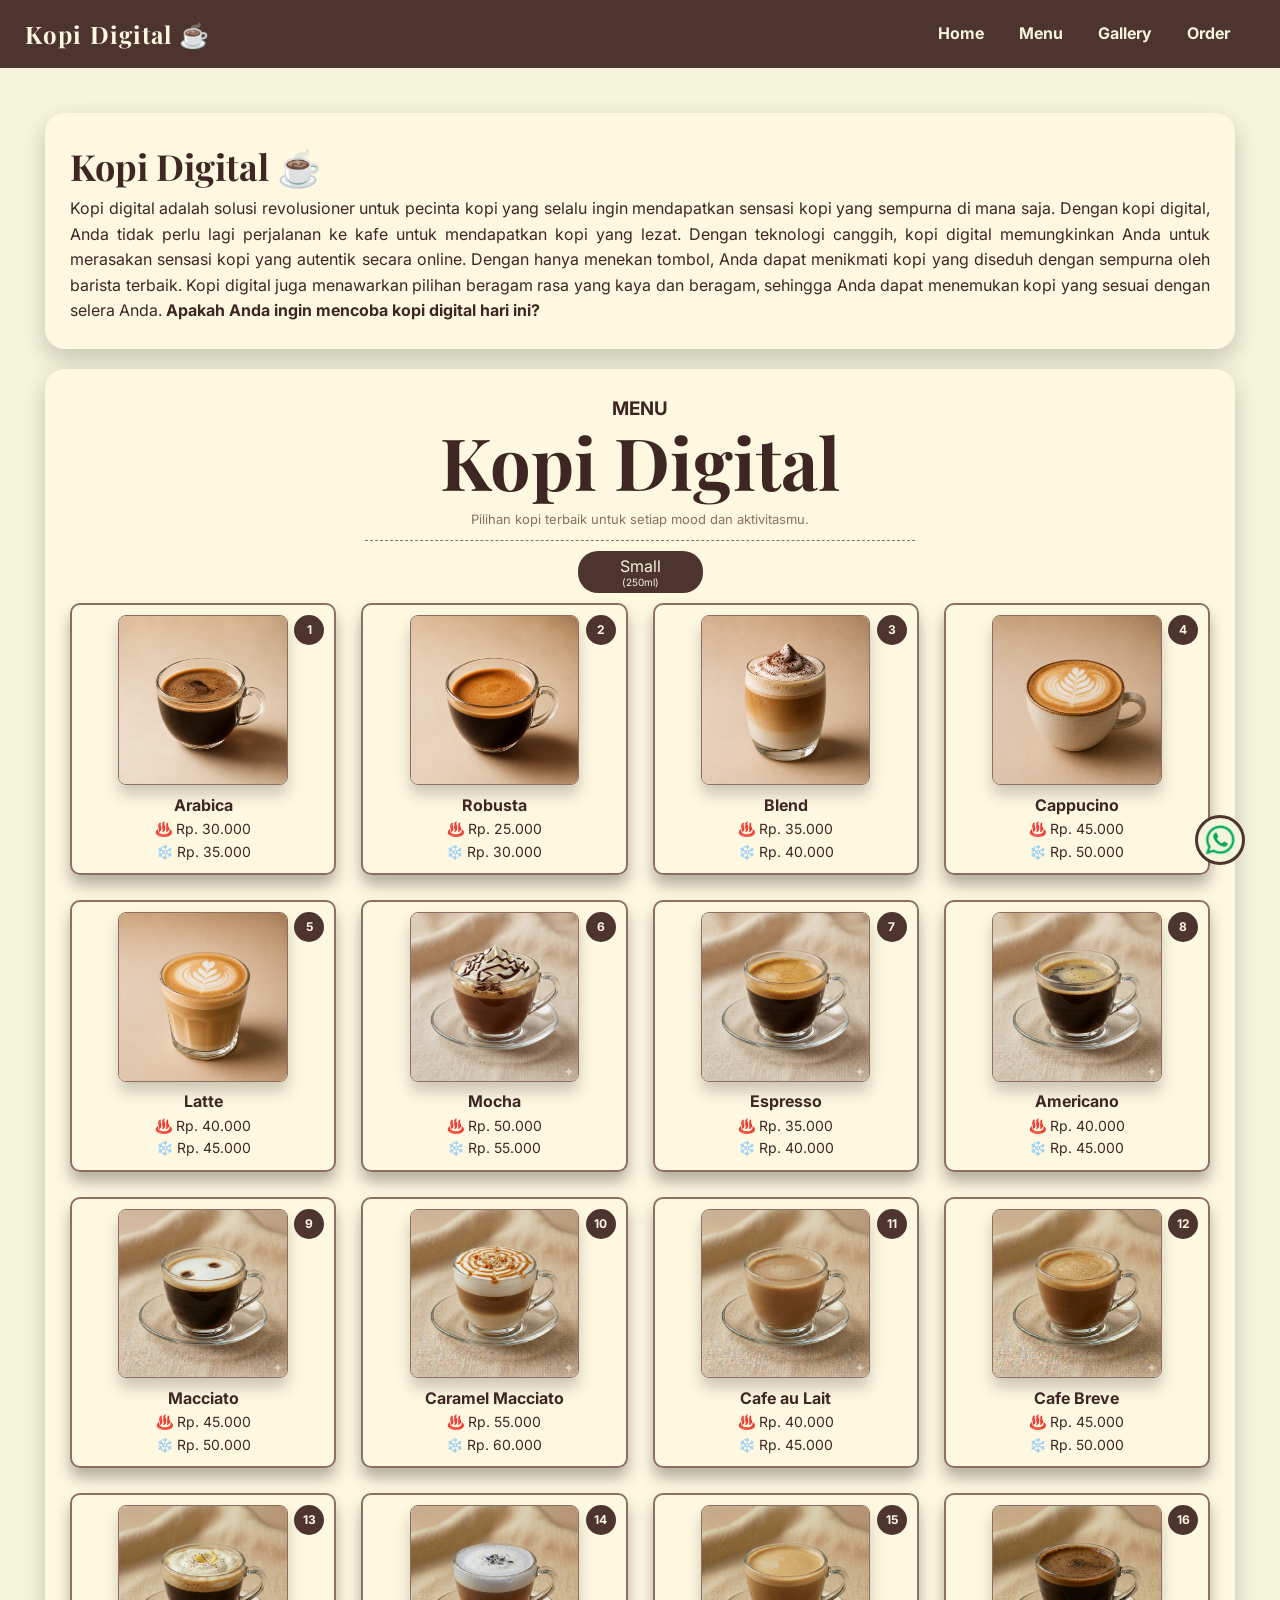
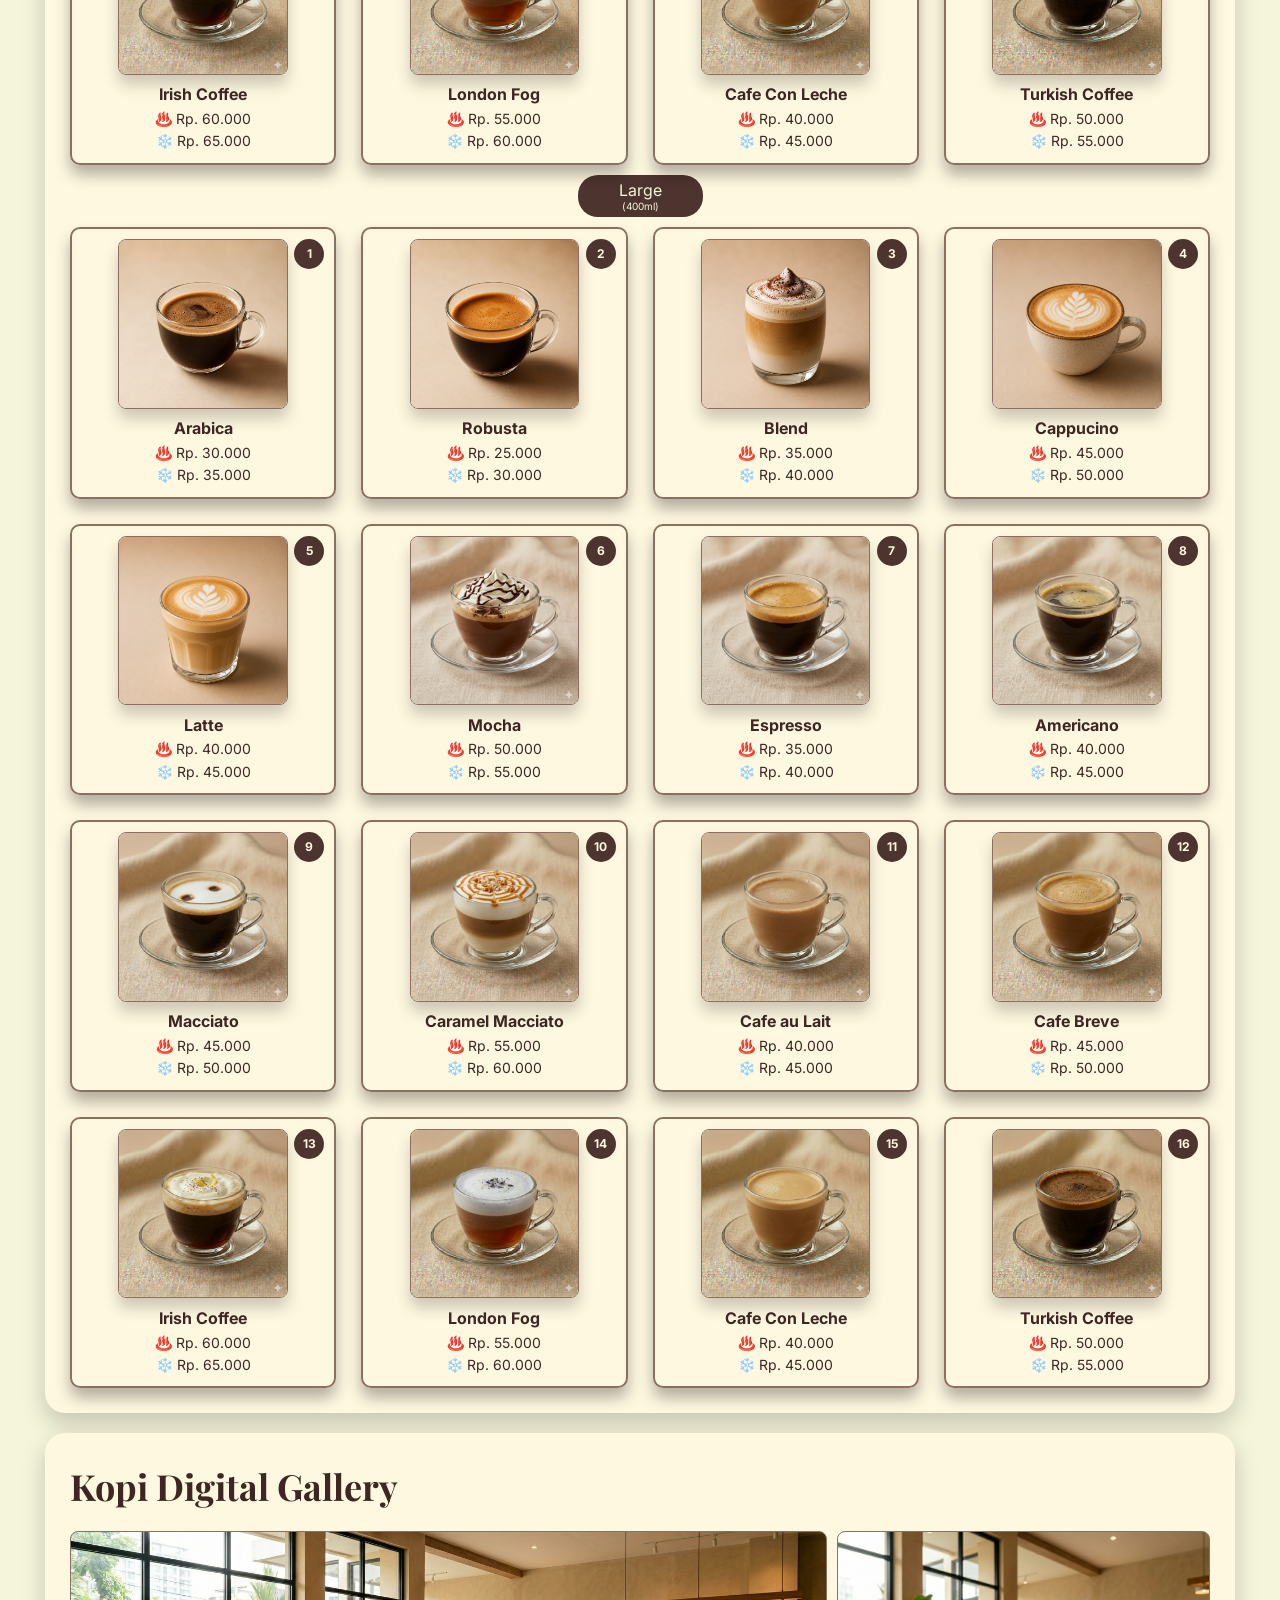
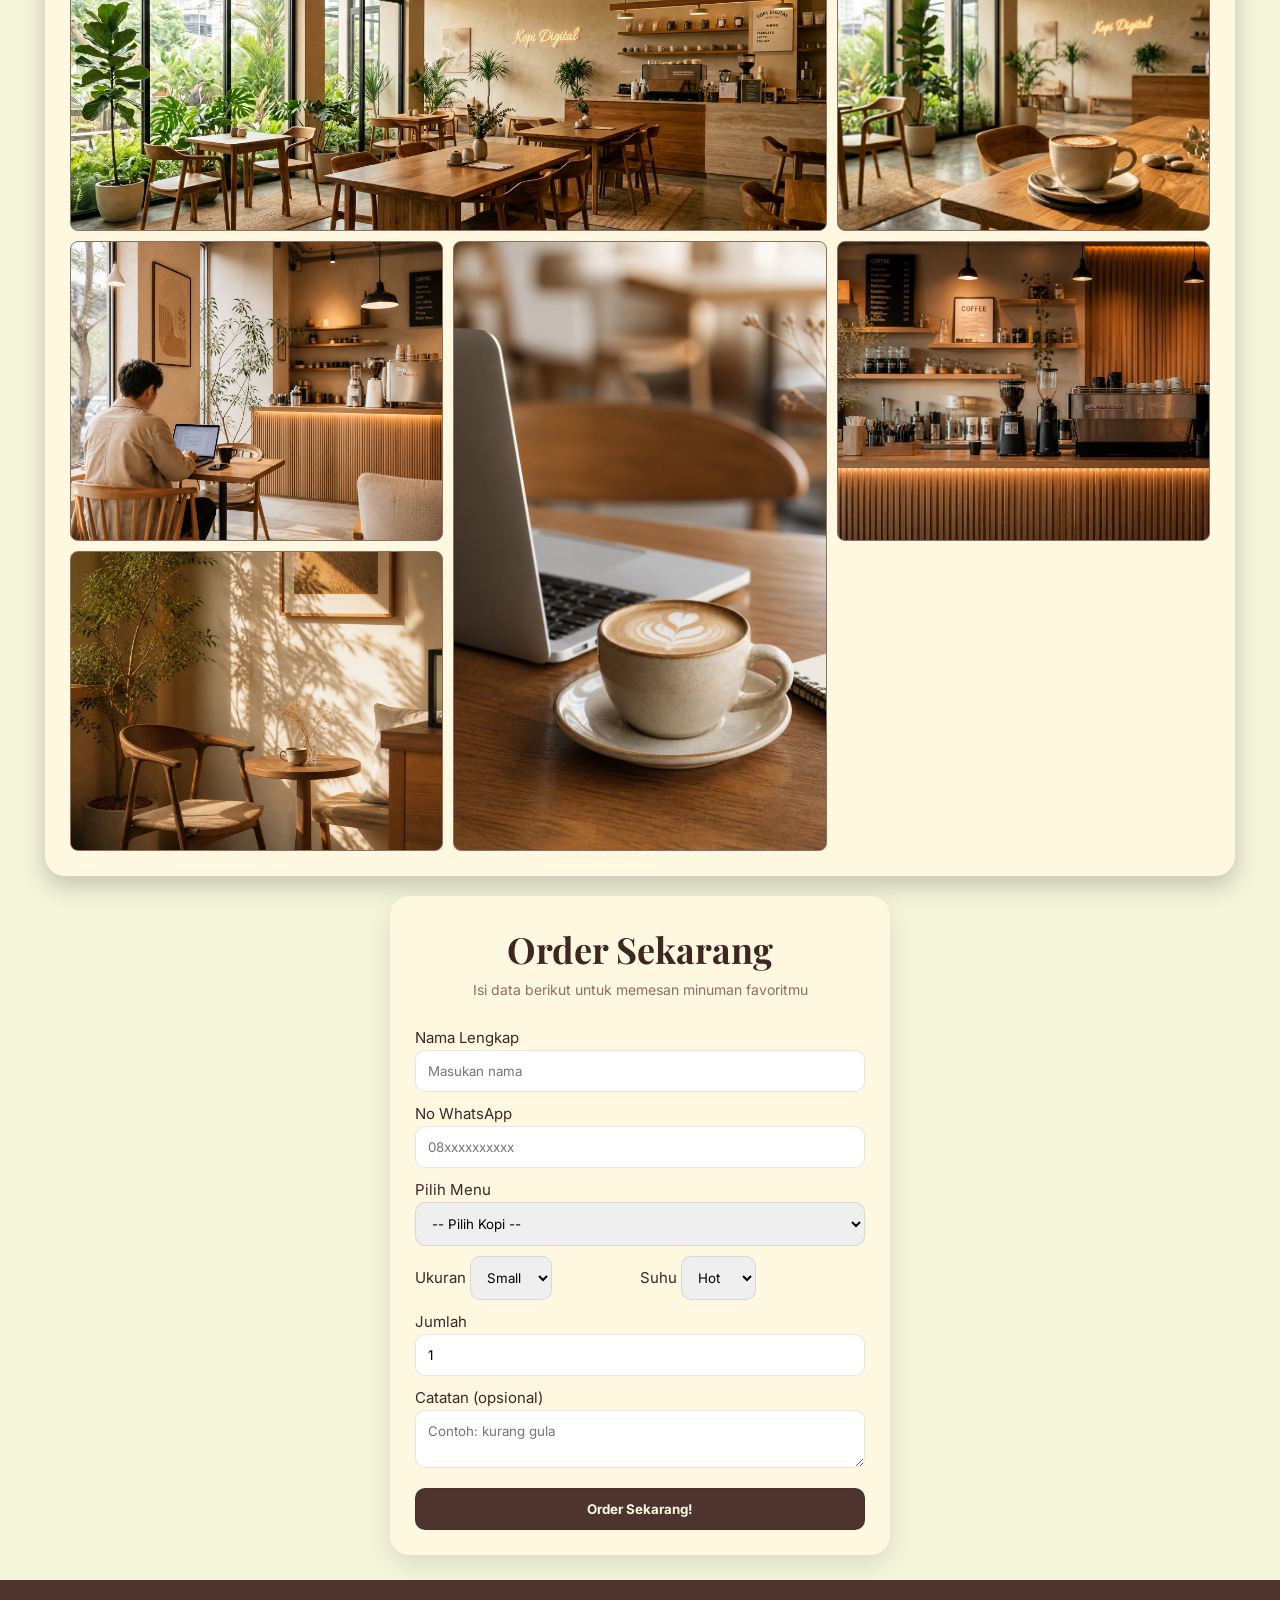
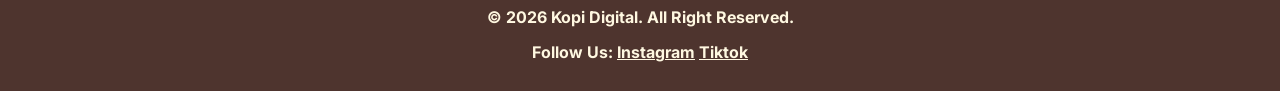
==== index.html @ e16fb615 "Menuntaskan Challange dari Gemini Part 1" ====
<!doctype html>
<html lang="en">
  <head>
    <meta charset="UTF-8" />
    <meta name="viewport" content="width=device-width, initial-scale=1.0" />
    <title>Kopi Digital</title>
    <link rel="stylesheet" href="css/style.css" />
  </head>
  <body>
    <header>
      <nav class="navbar">
        <div class="logo"><strong>Kopi Digital ☕</strong></div>
        <ul class="nav-menu">
          <li><a href="#home">Home</a></li>
          <li><a href="#menu">Menu</a></li>
          <li><a href="#gallery">Gallery</a></li>
          <li><a href="#order-card">Order</a></li>
        </ul>
      </nav>
    </header>
    <main>
      <section id="home" class="home">
        <h1>Kopi Digital ☕</h1>
        <p>
          Kopi digital adalah solusi revolusioner untuk pecinta kopi yang selalu
          ingin mendapatkan sensasi kopi yang sempurna di mana saja. Dengan kopi
          digital, Anda tidak perlu lagi perjalanan ke kafe untuk mendapatkan
          kopi yang lezat. Dengan teknologi canggih, kopi digital memungkinkan
          Anda untuk merasakan sensasi kopi yang autentik secara online. Dengan
          hanya menekan tombol, Anda dapat menikmati kopi yang diseduh dengan
          sempurna oleh barista terbaik. Kopi digital juga menawarkan pilihan
          beragam rasa yang kaya dan beragam, sehingga Anda dapat menemukan kopi
          yang sesuai dengan selera Anda.
          <strong>Apakah Anda ingin mencoba kopi digital hari ini?</strong>
        </p>
      </section>

      <section class="menu" id="menu">
        <h3>Menu</h3>
        <h2>Kopi Digital</h2>
        <p class="tagline">
          Pilihan kopi terbaik untuk setiap mood dan aktivitasmu.
        </p>
        <div class="small-coffee">
          <div class="type1">
            <p>Small</p>
            <p class="ukuran">(250ml)</p>
          </div>
          <div class="daftar-menu">
            <div class="kopi">
              <img
                src="assets/img/arabica.png"
                alt="Arabica"
                class="kopi-image"
              />
              <div class="nama-kopi">Arabica</div>
              <div class="harga-hot">♨️ Rp. 30.000</div>
              <div class="harga-cold">❄️ Rp. 35.000</div>
              <p class="number">1</p>
            </div>
            <div class="kopi">
              <img
                src="assets/img/robusta.png"
                alt="Robusta"
                class="kopi-image"
              />
              <div class="nama-kopi">Robusta</div>
              <div class="harga-hot">♨️ Rp. 25.000</div>
              <div class="harga-cold">❄️ Rp. 30.000</div>
              <p class="number">2</p>
            </div>
            <div class="kopi">
              <img src="assets/img/blend.png" alt="Blend" class="kopi-image" />
              <div class="nama-kopi">Blend</div>
              <div class="harga-hot">♨️ Rp. 35.000</div>
              <div class="harga-cold">❄️ Rp. 40.000</div>
              <p class="number">3</p>
            </div>
            <div class="kopi">
              <img
                src="assets/img/cappuccino.png"
                alt="Cappucino"
                class="kopi-image"
              />
              <div class="nama-kopi">Cappucino</div>
              <div class="harga-hot">♨️ Rp. 45.000</div>
              <div class="harga-cold">❄️ Rp. 50.000</div>
              <p class="number">4</p>
            </div>
            <div class="kopi">
              <img src="assets/img/latte.png" alt="Latte" class="kopi-image" />
              <div class="nama-kopi">Latte</div>
              <div class="harga-hot">♨️ Rp. 40.000</div>
              <div class="harga-cold">❄️ Rp. 45.000</div>
              <p class="number">5</p>
            </div>
            <div class="kopi">
              <img src="assets/img/mocca.png" alt="Mocha" class="kopi-image" />
              <div class="nama-kopi">Mocha</div>
              <div class="harga-hot">♨️ Rp. 50.000</div>
              <div class="harga-cold">❄️ Rp. 55.000</div>
              <p class="number">6</p>
            </div>
            <div class="kopi">
              <img
                src="assets/img/espresso.png"
                alt="Espresso"
                class="kopi-image"
              />
              <div class="nama-kopi">Espresso</div>
              <div class="harga-hot">♨️ Rp. 35.000</div>
              <div class="harga-cold">❄️ Rp. 40.000</div>
              <p class="number">7</p>
            </div>
            <div class="kopi">
              <img
                src="assets/img/americano.png"
                alt="Americano"
                class="kopi-image"
              />
              <div class="nama-kopi">Americano</div>
              <div class="harga-hot">♨️ Rp. 40.000</div>
              <div class="harga-cold">❄️ Rp. 45.000</div>
              <p class="number">8</p>
            </div>
            <div class="kopi">
              <img
                src="assets/img/macchiato.png"
                alt="Macciato"
                class="kopi-image"
              />
              <div class="nama-kopi">Macciato</div>
              <div class="harga-hot">♨️ Rp. 45.000</div>
              <div class="harga-cold">❄️ Rp. 50.000</div>
              <p class="number">9</p>
            </div>
            <div class="kopi">
              <img
                src="assets/img/caramel-macchiato.png"
                alt="Caramel Macciato"
                class="kopi-image"
              />
              <div class="nama-kopi">Caramel Macciato</div>
              <div class="harga-hot">♨️ Rp. 55.000</div>
              <div class="harga-cold">❄️ Rp. 60.000</div>
              <p class="number">10</p>
            </div>
            <div class="kopi">
              <img
                src="assets/img/cafe-au-lait.png"
                alt="Cafe au Lait"
                class="kopi-image"
              />
              <div class="nama-kopi">Cafe au Lait</div>
              <div class="harga-hot">♨️ Rp. 40.000</div>
              <div class="harga-cold">❄️ Rp. 45.000</div>
              <p class="number">11</p>
            </div>
            <div class="kopi">
              <img
                src="assets/img/cafe-breve.png"
                alt="Cafe Breve"
                class="kopi-image"
              />
              <div class="nama-kopi">Cafe Breve</div>
              <div class="harga-hot">♨️ Rp. 45.000</div>
              <div class="harga-cold">❄️ Rp. 50.000</div>
              <p class="number">12</p>
            </div>
            <div class="kopi">
              <img
                src="assets/img/irish-coffee.png"
                alt="Irish Coffee"
                class="kopi-image"
              />
              <div class="nama-kopi">Irish Coffee</div>
              <div class="harga-hot">♨️ Rp. 60.000</div>
              <div class="harga-cold">❄️ Rp. 65.000</div>
              <p class="number">13</p>
            </div>
            <div class="kopi">
              <img
                src="assets/img/london-fog.png"
                alt="London Fog"
                class="kopi-image"
              />
              <div class="nama-kopi">London Fog</div>
              <div class="harga-hot">♨️ Rp. 55.000</div>
              <div class="harga-cold">❄️ Rp. 60.000</div>
              <p class="number">14</p>
            </div>
            <div class="kopi">
              <img
                src="assets/img/cafe-con-leche.png"
                alt="Cafe Con Leche"
                class="kopi-image"
              />
              <div class="nama-kopi">Cafe Con Leche</div>
              <div class="harga-hot">♨️ Rp. 40.000</div>
              <div class="harga-cold">❄️ Rp. 45.000</div>
              <p class="number">15</p>
            </div>
            <div class="kopi">
              <img
                src="assets/img/turkish-coffee.png"
                alt="Turkish Coffee"
                class="kopi-image"
              />
              <div class="nama-kopi">Turkish Coffee</div>
              <div class="harga-hot">♨️ Rp. 50.000</div>
              <div class="harga-cold">❄️ Rp. 55.000</div>
              <p class="number">16</p>
            </div>
          </div>
        </div>

        <div class="large-coffee">
          <div class="type2">
            <p>Large</p>
            <p class="ukuran">(400ml)</p>
          </div>
          <div class="daftar-menu">
            <div class="kopi">
              <img
                src="assets/img/arabica.png"
                alt="Arabica"
                class="kopi-image"
              />
              <div class="nama-kopi">Arabica</div>
              <div class="harga-hot">♨️ Rp. 30.000</div>
              <div class="harga-cold">❄️ Rp. 35.000</div>
              <p class="number">1</p>
            </div>
            <div class="kopi">
              <img
                src="assets/img/robusta.png"
                alt="Robusta"
                class="kopi-image"
              />
              <div class="nama-kopi">Robusta</div>
              <div class="harga-hot">♨️ Rp. 25.000</div>
              <div class="harga-cold">❄️ Rp. 30.000</div>
              <p class="number">2</p>
            </div>
            <div class="kopi">
              <img src="assets/img/blend.png" alt="Blend" class="kopi-image" />
              <div class="nama-kopi">Blend</div>
              <div class="harga-hot">♨️ Rp. 35.000</div>
              <div class="harga-cold">❄️ Rp. 40.000</div>
              <p class="number">3</p>
            </div>
            <div class="kopi">
              <img
                src="assets/img/cappuccino.png"
                alt="Cappucino"
                class="kopi-image"
              />
              <div class="nama-kopi">Cappucino</div>
              <div class="harga-hot">♨️ Rp. 45.000</div>
              <div class="harga-cold">❄️ Rp. 50.000</div>
              <p class="number">4</p>
            </div>
            <div class="kopi">
              <img src="assets/img/latte.png" alt="Latte" class="kopi-image" />
              <div class="nama-kopi">Latte</div>
              <div class="harga-hot">♨️ Rp. 40.000</div>
              <div class="harga-cold">❄️ Rp. 45.000</div>
              <p class="number">5</p>
            </div>
            <div class="kopi">
              <img src="assets/img/mocca.png" alt="Mocha" class="kopi-image" />
              <div class="nama-kopi">Mocha</div>
              <div class="harga-hot">♨️ Rp. 50.000</div>
              <div class="harga-cold">❄️ Rp. 55.000</div>
              <p class="number">6</p>
            </div>
            <div class="kopi">
              <img
                src="assets/img/espresso.png"
                alt="Espresso"
                class="kopi-image"
              />
              <div class="nama-kopi">Espresso</div>
              <div class="harga-hot">♨️ Rp. 35.000</div>
              <div class="harga-cold">❄️ Rp. 40.000</div>
              <p class="number">7</p>
            </div>
            <div class="kopi">
              <img
                src="assets/img/americano.png"
                alt="Americano"
                class="kopi-image"
              />
              <div class="nama-kopi">Americano</div>
              <div class="harga-hot">♨️ Rp. 40.000</div>
              <div class="harga-cold">❄️ Rp. 45.000</div>
              <p class="number">8</p>
            </div>
            <div class="kopi">
              <img
                src="assets/img/macchiato.png"
                alt="Macciato"
                class="kopi-image"
              />
              <div class="nama-kopi">Macciato</div>
              <div class="harga-hot">♨️ Rp. 45.000</div>
              <div class="harga-cold">❄️ Rp. 50.000</div>
              <p class="number">9</p>
            </div>
            <div class="kopi">
              <img
                src="assets/img/caramel-macchiato.png"
                alt="Caramel Macciato"
                class="kopi-image"
              />
              <div class="nama-kopi">Caramel Macciato</div>
              <div class="harga-hot">♨️ Rp. 55.000</div>
              <div class="harga-cold">❄️ Rp. 60.000</div>
              <p class="number">10</p>
            </div>
            <div class="kopi">
              <img
                src="assets/img/cafe-au-lait.png"
                alt="Cafe au Lait"
                class="kopi-image"
              />
              <div class="nama-kopi">Cafe au Lait</div>
              <div class="harga-hot">♨️ Rp. 40.000</div>
              <div class="harga-cold">❄️ Rp. 45.000</div>
              <p class="number">11</p>
            </div>
            <div class="kopi">
              <img
                src="assets/img/cafe-breve.png"
                alt="Cafe Breve"
                class="kopi-image"
              />
              <div class="nama-kopi">Cafe Breve</div>
              <div class="harga-hot">♨️ Rp. 45.000</div>
              <div class="harga-cold">❄️ Rp. 50.000</div>
              <p class="number">12</p>
            </div>
            <div class="kopi">
              <img
                src="assets/img/irish-coffee.png"
                alt="Irish Coffee"
                class="kopi-image"
              />
              <div class="nama-kopi">Irish Coffee</div>
              <div class="harga-hot">♨️ Rp. 60.000</div>
              <div class="harga-cold">❄️ Rp. 65.000</div>
              <p class="number">13</p>
            </div>
            <div class="kopi">
              <img
                src="assets/img/london-fog.png"
                alt="London Fog"
                class="kopi-image"
              />
              <div class="nama-kopi">London Fog</div>
              <div class="harga-hot">♨️ Rp. 55.000</div>
              <div class="harga-cold">❄️ Rp. 60.000</div>
              <p class="number">14</p>
            </div>
            <div class="kopi">
              <img
                src="assets/img/cafe-con-leche.png"
                alt="Cafe Con Leche"
                class="kopi-image"
              />
              <div class="nama-kopi">Cafe Con Leche</div>
              <div class="harga-hot">♨️ Rp. 40.000</div>
              <div class="harga-cold">❄️ Rp. 45.000</div>
              <p class="number">15</p>
            </div>
            <div class="kopi">
              <img
                src="assets/img/turkish-coffee.png"
                alt="Turkish Coffee"
                class="kopi-image"
              />
              <div class="nama-kopi">Turkish Coffee</div>
              <div class="harga-hot">♨️ Rp. 50.000</div>
              <div class="harga-cold">❄️ Rp. 55.000</div>
              <p class="number">16</p>
            </div>
          </div>
        </div>
      </section>

      <section class="gallery" id="gallery">
        <h2>Kopi Digital Gallery</h2>
        <div class="photo-gallery">
          <div class="photo wide"></div>
          <div class="photo"></div>
          <div class="photo"></div>
          <div class="photo tall"></div>
          <div class="photo"></div>
          <div class="photo"></div>
        </div>
      </section>
      <section class="order-card" id="order-card">
        <h2>Order Sekarang</h2>
        <p>Isi data berikut untuk memesan minuman favoritmu</p>
        <form action="" class="order-form">
          <label for="fullname">Nama Lengkap</label>
          <input
            type="text"
            name="fullname"
            id="fullname"
            placeholder="Masukan nama"
            required
          />

          <label for="no-whatsapp">No WhatsApp</label>
          <input
            type="tel"
            name="no-whatsapp"
            id="no-whatsapp"
            placeholder="08xxxxxxxxxx"
            required
          />

          <label for="pilih-menu">Pilih Menu</label>
          <select name="pilih-menu" id="pilih-menu" required>
            <option value="">-- Pilih Kopi --</option>
            <option>Arabica</option>
            <option>Robusta</option>
            <option>Blend</option>
            <option>Cappucino</option>
            <option>Latte</option>
            <option>Mocha</option>
            <option>Espresso</option>
            <option>Espresso</option>
            <option>Macciato</option>
            <option>Caramel Macciato</option>
            <option>Cafe au Lait</option>
            <option>Cafe Breve</option>
            <option>Irish Coffee</option>
            <option>London Fog</option>
            <option>Cafe Con Leche</option>
            <option>Turkish Coffee</option>
          </select>

          <div class="row">
            <div>
              <label for="ukuran-pesanan">Ukuran</label>
              <select name="ukuran-pesanan" id="ukuran-pesanan">
                <option>Small</option>
                <option>Large</option>
              </select>
            </div>

            <div>
              <label for="suhu">Suhu</label>
              <select name="suhu" id="suhu">
                <option>Hot</option>
                <option>Cold</option>
              </select>
            </div>
          </div>

          <label for="jumlah">Jumlah</label>
          <input type="number" min="1" value="1" />

          <label>Catatan (opsional)</label>
          <textarea placeholder="Contoh: kurang gula"></textarea>

          <button type="submit">Order Sekarang!</button>
        </form>
      </section>

      <!-- chat button -->
      <a
        href="https://web.whatsapp.com/send/?phone=%2B6285314154704&text=Halo+saya+ingin+pesan+kopi+di+Kopi+Digital&type=phone_number&app_absent=0"
        class="chat-btn"
        target="_blank"
        ><img src="assets/img/logo-whatsapp.png" alt="WA"
      /></a>
    </main>
    <footer>
      <p>&copy; 2026 Kopi Digital. All Right Reserved.</p>
      <p>
        Follow Us:
        <a href="#">Instagram</a>
        <a href="#">Tiktok</a>
      </p>
    </footer>
  </body>
</html>
---- css/style.css ----
@import url("https://fonts.googleapis.com/css2?family=Inter:ital,opsz,wght@0,14..32,100..900;1,14..32,100..900&family=Playfair+Display:ital,wght@0,400..900;1,400..900&family=Poppins:ital,wght@0,100;0,200;0,300;0,400;0,500;0,600;0,700;0,800;0,900;1,100;1,200;1,300;1,400;1,500;1,600;1,700;1,800;1,900&display=swap");

* {
  margin: 0;
  padding: 0;
  box-sizing: border-box;
}

body {
  font-family: "Inter", Arial, Helvetica, sans-serif;
  background-color: #f5f5dc;
  line-height: 1.6;
  color: #3e2723;
}

section {
  scroll-margin-top: 80px;
  background-color: #fff8e1;
  box-shadow: 0 10px 25px rgb(0 0 0 / 0.2);
}

header {
  position: sticky;
  top: 0;
  z-index: 9999;
}

header .navbar {
  display: flex;
  align-items: center;
  justify-content: space-between;
  background-color: #4e342e;
  color: #fff8e1;
  padding: 15px 25px;
  font-weight: bold;
}

header .navbar .logo {
  font-size: 24px;
  font-family: "Playfair Display", serif;
  letter-spacing: 1.1px;
}

header .navbar .nav-menu {
  list-style: none;
  display: flex;
  gap: 35px;
  padding-right: 25px;
}

header .navbar .nav-menu a {
  text-decoration: none;
  color: #f5f5dc;
}

main {
  padding: 25px;
}

.home,
.menu,
.gallery,
.reservation-card {
  border-radius: 20px;
  padding: 25px;
  margin: 20px;
}

.home p {
  text-align: justify;
}

h1,
h2 {
  color: #3e2723;
  font-family: "Playfair Display", serif;
  font-size: 36px;
}

.menu {
  text-align: center;
}

.menu h3 {
  text-transform: uppercase;
}

.menu h2 {
  font-size: 72px;
  margin-top: -20px;
  margin-bottom: -10px;
}

.menu .tagline {
  font-size: 13px;
  border-bottom: 1px dashed #8d6e63;
  max-width: 550px;
  margin: 0 auto;
  padding-bottom: 10px;
  color: #8d6e63;
}

.menu .type1,
.menu .type2 {
  margin: 10px auto;
  max-width: 125px;
  background-color: #4e342e;
  color: #f5f5dc;
  border-radius: 20px;
  padding: 3px;
}

.ukuran {
  font-size: 10px;
  margin-top: -5px;
}

.menu .small-coffee .daftar-menu,
.menu .large-coffee .daftar-menu,
.gallery .photo-gallery {
  display: grid;
  grid-template-columns: repeat(auto-fit, minmax(250px, 1fr));
  gap: 25px;
}

.menu .small-coffee .daftar-menu .kopi,
.menu .large-coffee .daftar-menu .kopi {
  border: 2px solid #8d6e63;
  box-shadow: 0 10px 15px rgb(0 0 0 / 0.3);
  border-radius: 10px;
  padding: 10px;
  position: relative;
}

.menu .small-coffee .daftar-menu .kopi .kopi-image,
.menu .large-coffee .daftar-menu .kopi .kopi-image {
  width: 70%;
  border: 1px solid #8d6e63;
  border-radius: 8px;
  box-shadow: 0 10px 15px rgb(0 0 0 / 0.2);
}

.nama-kopi {
  font-weight: bold;
}

.harga-hot,
.harga-cold {
  font-size: 14px;
}

.number {
  position: absolute;
  top: 10px;
  right: 10px;
  background-color: #4e342e;
  color: #fff8e1;
  width: 30px;
  height: 30px;
  line-height: 30px;
  border-radius: 50%;
  font-size: 12px;
  font-weight: bold;
}

.gallery h2 {
  margin-bottom: 15px;
}

.gallery .photo-gallery {
  display: grid;
  grid-template-columns: repeat(3, 1fr);
  grid-auto-rows: 300px;
  gap: 10px;
}

.gallery .photo-gallery .photo {
  border-radius: 8px;
  width: 100%;
  border: 1px solid #8d6e63;
  transition: 0.3s;
}

.gallery .photo-gallery .photo:hover {
  box-shadow: 0 10px 15px rgb(78 52 46);
  transform: translateY(-5px);
  cursor: pointer;
}

.gallery .photo-gallery:has(.photo:hover) .photo:not(:hover) {
  opacity: 0.5;
  filter: grayscale(50%);
}

.photo:nth-child(1) {
  background-image: url(../assets/gallery/interior-utama.png);
  background-size: cover;
  background-position: center;
  background-repeat: no-repeat;
}

.photo.wide {
  grid-column: span 2;
}

.photo:nth-child(2) {
  background-image: url(../assets/gallery/suasana-ngopi-santai.png);
  background-size: cover;
  background-position: center;
  background-repeat: no-repeat;
}

.photo:nth-child(3) {
  background-image: url(../assets/gallery/suasana2.png);
  background-size: cover;
  background-position: center;
  background-repeat: no-repeat;
}

.photo:nth-child(4) {
  background-image: url(../assets/gallery/estetik.png);
  background-size: cover;
  background-position: center;
  background-repeat: no-repeat;
}

.photo.tall {
  grid-row: span 2;
}

.photo:nth-child(5) {
  background-image: url(../assets/gallery/barista-area.png);
  background-size: cover;
  background-position: center;
  background-repeat: no-repeat;
}

.photo:nth-child(6) {
  background-image: url(../assets/gallery/instagramable.png);
  background-size: cover;
  background-position: center;
  background-repeat: no-repeat;
}

.order-card {
  max-width: 500px;
  margin: 0 auto;
  box-shadow: 0 10px 25px rgb(0 0 0 / 0.1);
  padding: 25px;
  border-radius: 20px;
  background-color: #fff8e1;
}

.order-card h2 {
  text-align: center;
}

.order-card p {
  text-align: center;
  color: #8d6e63;
  font-size: 14px;
  margin-bottom: 25px;
}

.order-form {
  display: flex;
  flex-direction: column;
}

.order-form label {
  font-size: 15px;
}

.order-form input,
.order-form select,
.order-form textarea {
  padding: 12px;
  border-radius: 10px;
  border: 1px solid rgb(0 0 0 / 0.1);
  margin-bottom: 10px;
  font-family: "Inter", Arial, Helvetica, sans-serif;
}

.order-form .row {
  display: flex;
  flex-direction: row;
}

.order-form .row div {
  flex: 1;
}

.order-form button {
  padding: 12px;
  border-radius: 10px;
  border: 1px solid rgb(0 0 0 / 0.1);
  font-family: "Inter", Arial, Helvetica, sans-serif;
  font-weight: bold;
  background-color: #4e342e;
  color: #fff8e1;
  cursor: pointer;
  margin-top: 10px;
  transition: 0.3s;
}

.order-form button:hover {
  background-color: #f5f5dc;
  color: #3e2723;
}

.chat-btn {
  position: fixed;
  z-index: 99999;
  width: 50px;
  height: 50px;
  bottom: 35px;
  right: 35px;
  text-decoration: none;
  transition: 0.3s;
  cursor: pointer;
  border: 3px solid #4e342e;
  display: flex;
  justify-content: center;
  align-items: center;
  border-radius: 50%;
  background-color: #f5f5dc;
}

.chat-btn img {
  width: 110%;
}

.chat-btn:hover {
  transform: scale(1.05) translateY(-5px);
}

footer {
  text-align: center;
  background-color: #4e342e;
  color: #fff8e1;
  padding: 15px 25px;
  font-weight: bold;
}

footer p {
  margin: 10px;
}

footer p a {
  color: #fff8e1;
}
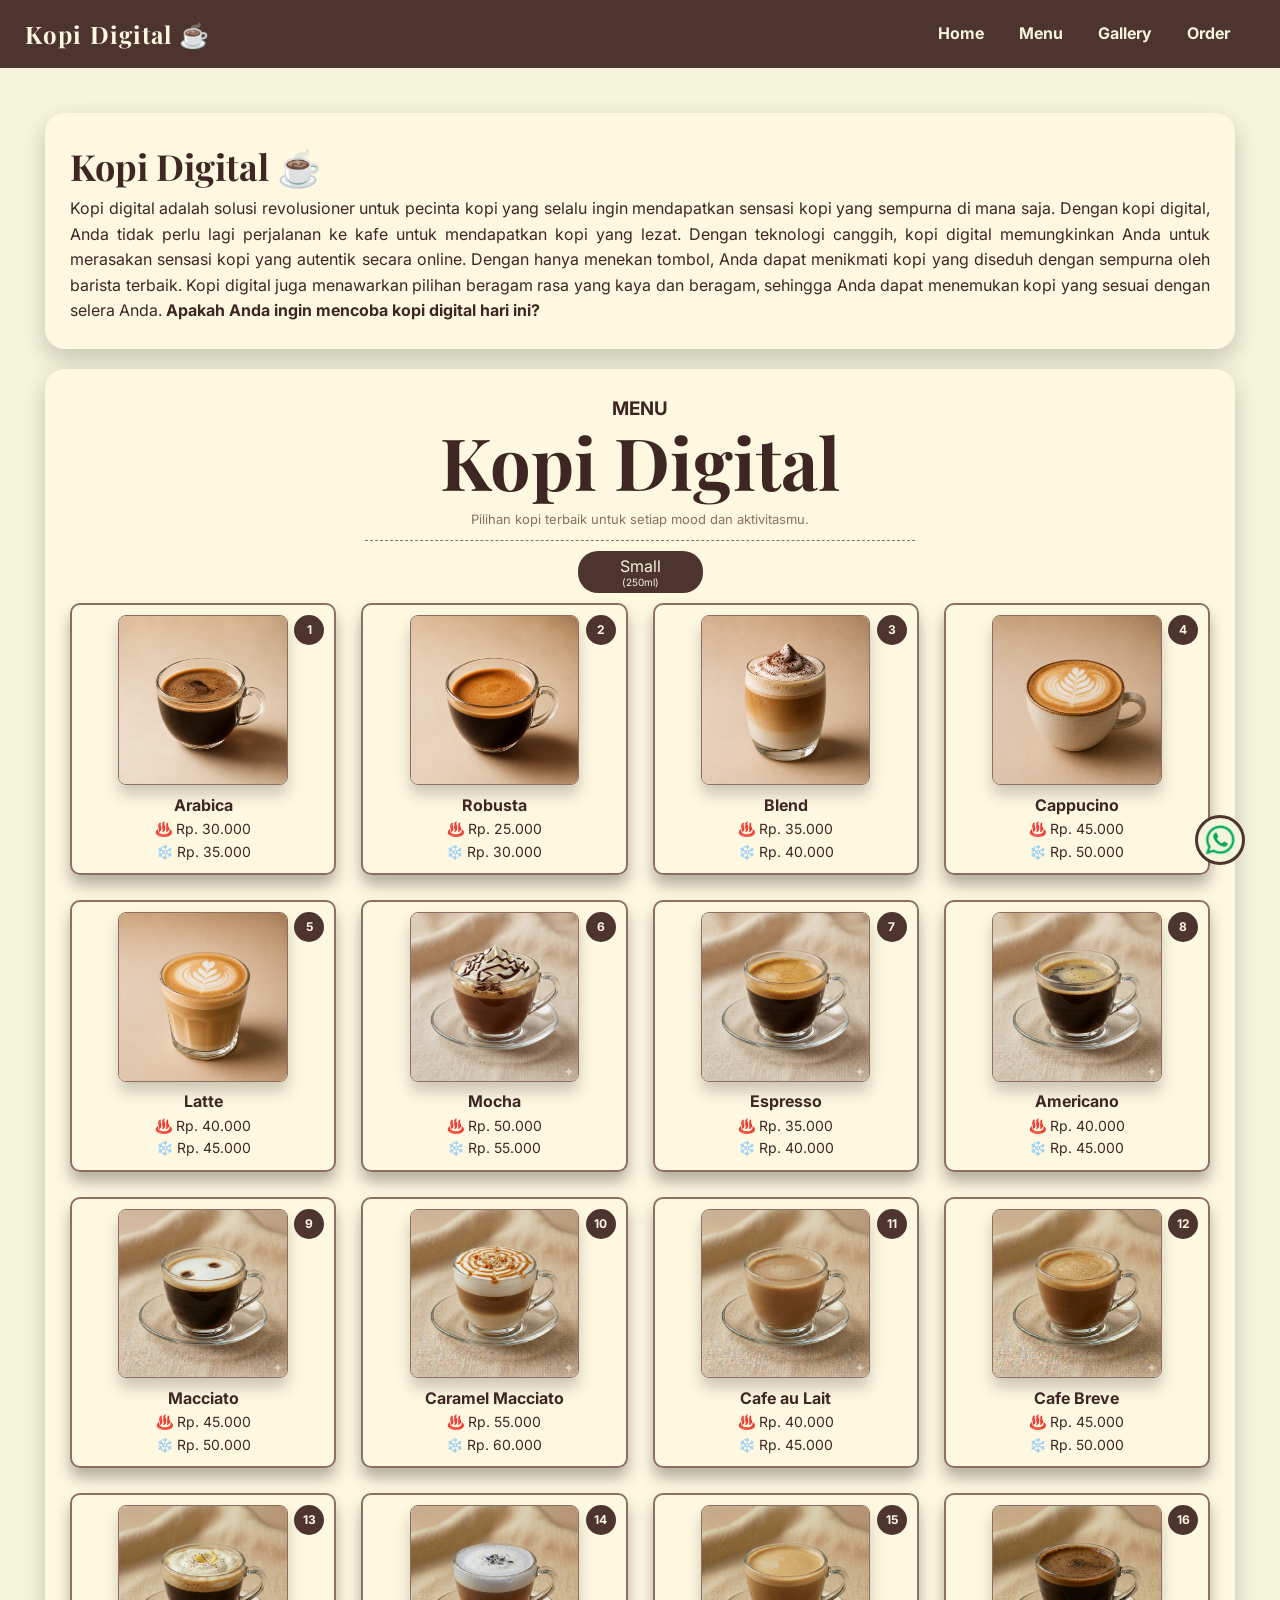
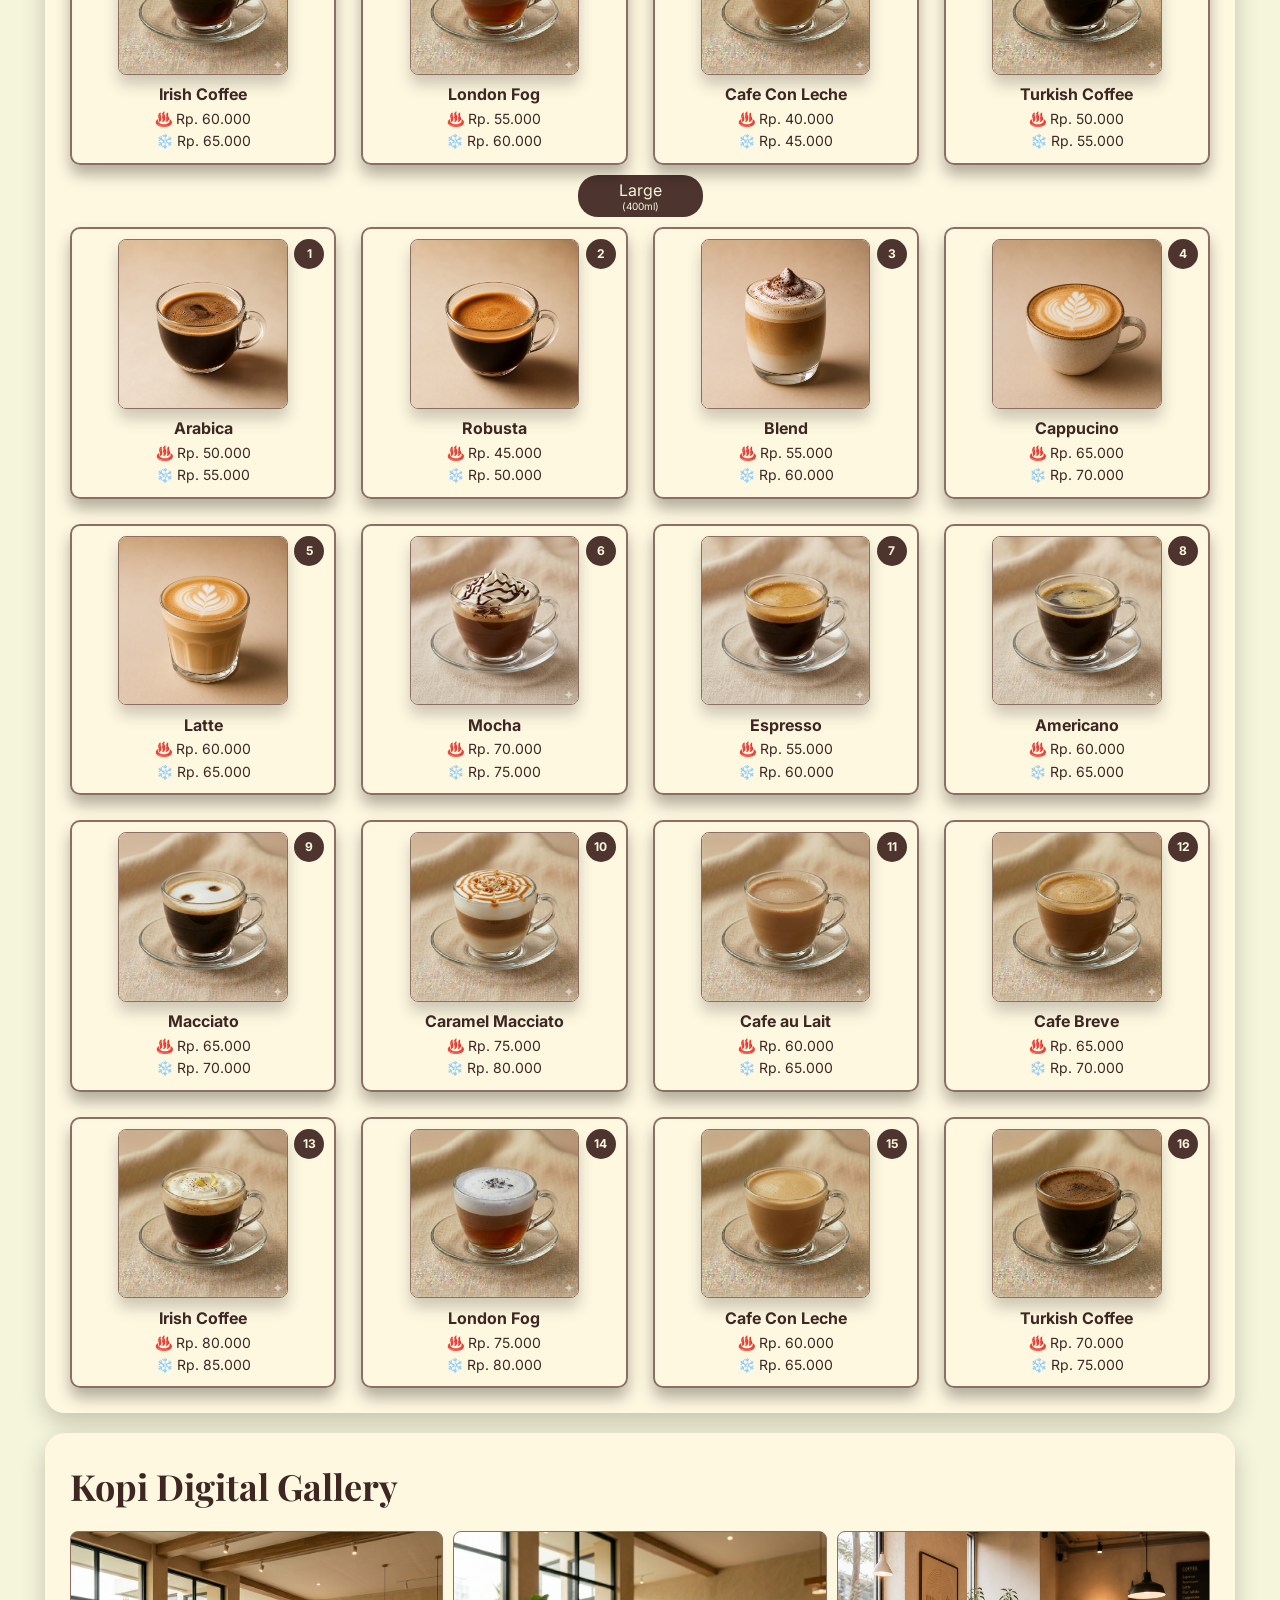
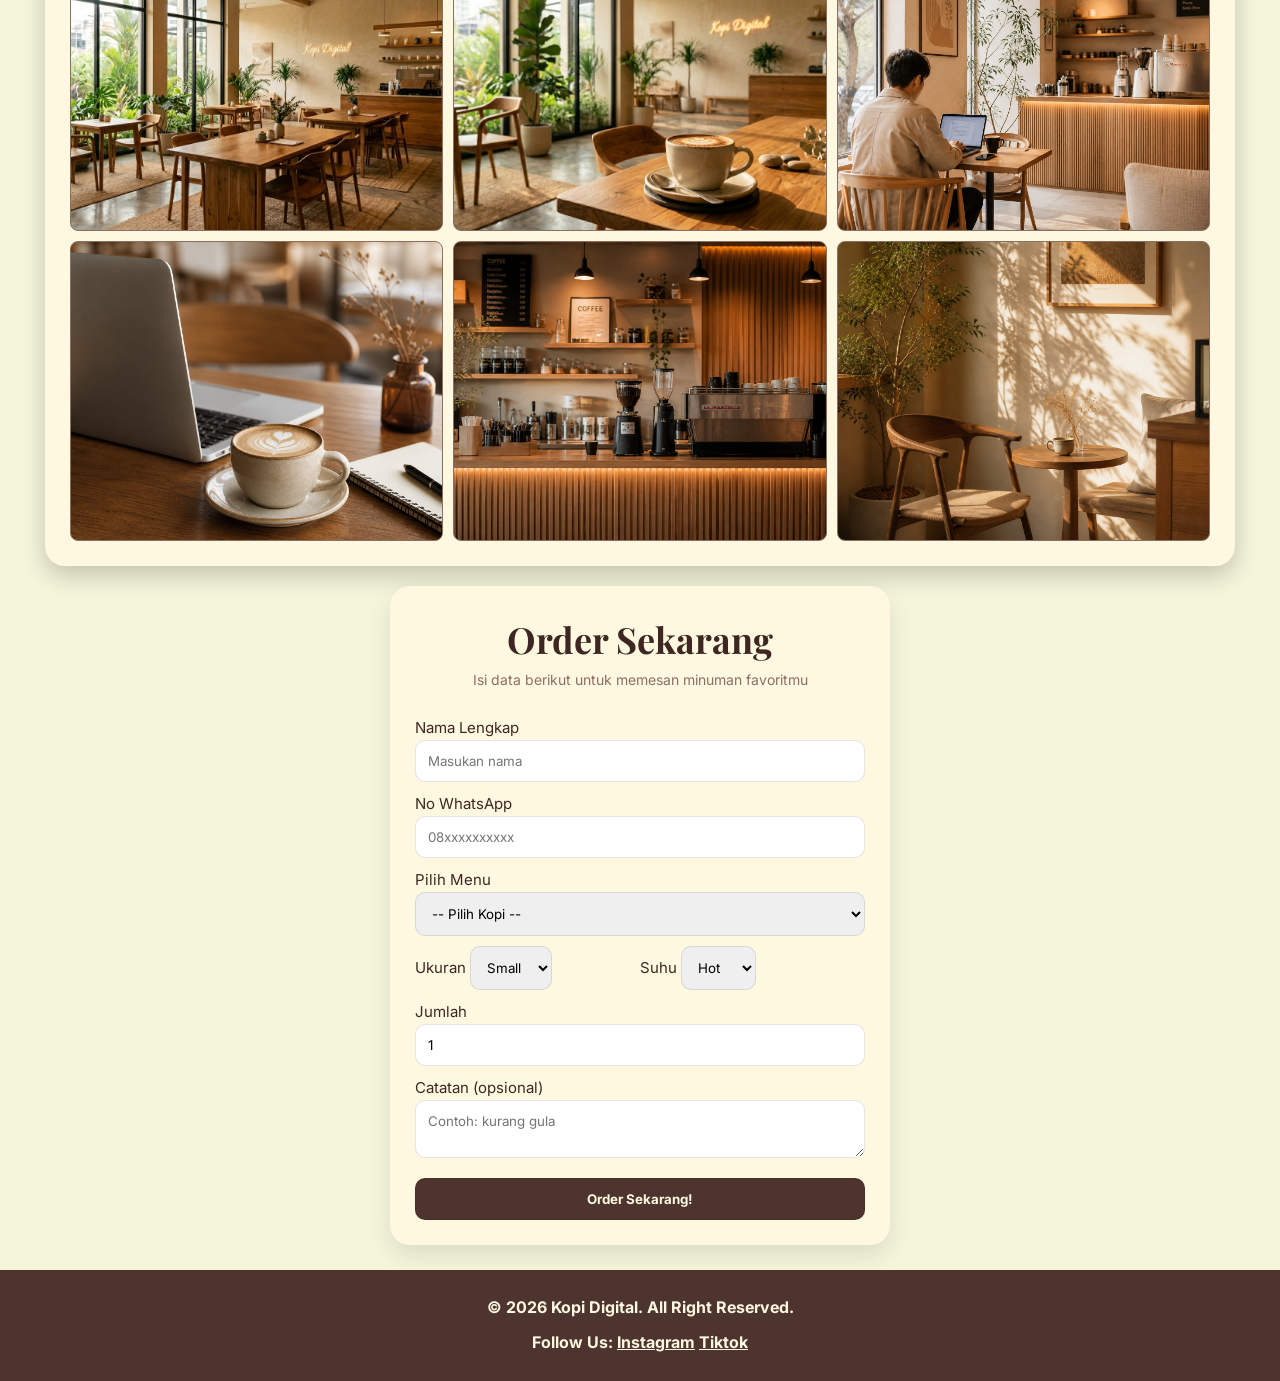
==== commit 97412505: "memperbaiki isi html dan css sesuai saran dan masukan terbaru" ====
--- a/index.html
+++ b/index.html
@@ -227,8 +227,8 @@
                 class="kopi-image"
               />
               <div class="nama-kopi">Arabica</div>
-              <div class="harga-hot">♨️ Rp. 30.000</div>
-              <div class="harga-cold">❄️ Rp. 35.000</div>
+              <div class="harga-hot">♨️ Rp. 50.000</div>
+              <div class="harga-cold">❄️ Rp. 55.000</div>
               <p class="number">1</p>
             </div>
             <div class="kopi">
@@ -238,15 +238,15 @@
                 class="kopi-image"
               />
               <div class="nama-kopi">Robusta</div>
-              <div class="harga-hot">♨️ Rp. 25.000</div>
-              <div class="harga-cold">❄️ Rp. 30.000</div>
+              <div class="harga-hot">♨️ Rp. 45.000</div>
+              <div class="harga-cold">❄️ Rp. 50.000</div>
               <p class="number">2</p>
             </div>
             <div class="kopi">
               <img src="assets/img/blend.png" alt="Blend" class="kopi-image" />
               <div class="nama-kopi">Blend</div>
-              <div class="harga-hot">♨️ Rp. 35.000</div>
-              <div class="harga-cold">❄️ Rp. 40.000</div>
+              <div class="harga-hot">♨️ Rp. 55.000</div>
+              <div class="harga-cold">❄️ Rp. 60.000</div>
               <p class="number">3</p>
             </div>
             <div class="kopi">
@@ -256,22 +256,22 @@
                 class="kopi-image"
               />
               <div class="nama-kopi">Cappucino</div>
-              <div class="harga-hot">♨️ Rp. 45.000</div>
-              <div class="harga-cold">❄️ Rp. 50.000</div>
+              <div class="harga-hot">♨️ Rp. 65.000</div>
+              <div class="harga-cold">❄️ Rp. 70.000</div>
               <p class="number">4</p>
             </div>
             <div class="kopi">
               <img src="assets/img/latte.png" alt="Latte" class="kopi-image" />
               <div class="nama-kopi">Latte</div>
-              <div class="harga-hot">♨️ Rp. 40.000</div>
-              <div class="harga-cold">❄️ Rp. 45.000</div>
+              <div class="harga-hot">♨️ Rp. 60.000</div>
+              <div class="harga-cold">❄️ Rp. 65.000</div>
               <p class="number">5</p>
             </div>
             <div class="kopi">
               <img src="assets/img/mocca.png" alt="Mocha" class="kopi-image" />
               <div class="nama-kopi">Mocha</div>
-              <div class="harga-hot">♨️ Rp. 50.000</div>
-              <div class="harga-cold">❄️ Rp. 55.000</div>
+              <div class="harga-hot">♨️ Rp. 70.000</div>
+              <div class="harga-cold">❄️ Rp. 75.000</div>
               <p class="number">6</p>
             </div>
             <div class="kopi">
@@ -281,8 +281,8 @@
                 class="kopi-image"
               />
               <div class="nama-kopi">Espresso</div>
-              <div class="harga-hot">♨️ Rp. 35.000</div>
-              <div class="harga-cold">❄️ Rp. 40.000</div>
+              <div class="harga-hot">♨️ Rp. 55.000</div>
+              <div class="harga-cold">❄️ Rp. 60.000</div>
               <p class="number">7</p>
             </div>
             <div class="kopi">
@@ -292,8 +292,8 @@
                 class="kopi-image"
               />
               <div class="nama-kopi">Americano</div>
-              <div class="harga-hot">♨️ Rp. 40.000</div>
-              <div class="harga-cold">❄️ Rp. 45.000</div>
+              <div class="harga-hot">♨️ Rp. 60.000</div>
+              <div class="harga-cold">❄️ Rp. 65.000</div>
               <p class="number">8</p>
             </div>
             <div class="kopi">
@@ -303,8 +303,8 @@
                 class="kopi-image"
               />
               <div class="nama-kopi">Macciato</div>
-              <div class="harga-hot">♨️ Rp. 45.000</div>
-              <div class="harga-cold">❄️ Rp. 50.000</div>
+              <div class="harga-hot">♨️ Rp. 65.000</div>
+              <div class="harga-cold">❄️ Rp. 70.000</div>
               <p class="number">9</p>
             </div>
             <div class="kopi">
@@ -314,8 +314,8 @@
                 class="kopi-image"
               />
               <div class="nama-kopi">Caramel Macciato</div>
-              <div class="harga-hot">♨️ Rp. 55.000</div>
-              <div class="harga-cold">❄️ Rp. 60.000</div>
+              <div class="harga-hot">♨️ Rp. 75.000</div>
+              <div class="harga-cold">❄️ Rp. 80.000</div>
               <p class="number">10</p>
             </div>
             <div class="kopi">
@@ -325,8 +325,8 @@
                 class="kopi-image"
               />
               <div class="nama-kopi">Cafe au Lait</div>
-              <div class="harga-hot">♨️ Rp. 40.000</div>
-              <div class="harga-cold">❄️ Rp. 45.000</div>
+              <div class="harga-hot">♨️ Rp. 60.000</div>
+              <div class="harga-cold">❄️ Rp. 65.000</div>
               <p class="number">11</p>
             </div>
             <div class="kopi">
@@ -336,8 +336,8 @@
                 class="kopi-image"
               />
               <div class="nama-kopi">Cafe Breve</div>
-              <div class="harga-hot">♨️ Rp. 45.000</div>
-              <div class="harga-cold">❄️ Rp. 50.000</div>
+              <div class="harga-hot">♨️ Rp. 65.000</div>
+              <div class="harga-cold">❄️ Rp. 70.000</div>
               <p class="number">12</p>
             </div>
             <div class="kopi">
@@ -347,30 +347,30 @@
                 class="kopi-image"
               />
               <div class="nama-kopi">Irish Coffee</div>
+              <div class="harga-hot">♨️ Rp. 80.000</div>
+              <div class="harga-cold">❄️ Rp. 85.000</div>
+              <p class="number">13</p>
+            </div>
+            <div class="kopi">
+              <img
+                src="assets/img/london-fog.png"
+                alt="London Fog"
+                class="kopi-image"
+              />
+              <div class="nama-kopi">London Fog</div>
+              <div class="harga-hot">♨️ Rp. 75.000</div>
+              <div class="harga-cold">❄️ Rp. 80.000</div>
+              <p class="number">14</p>
+            </div>
+            <div class="kopi">
+              <img
+                src="assets/img/cafe-con-leche.png"
+                alt="Cafe Con Leche"
+                class="kopi-image"
+              />
+              <div class="nama-kopi">Cafe Con Leche</div>
               <div class="harga-hot">♨️ Rp. 60.000</div>
               <div class="harga-cold">❄️ Rp. 65.000</div>
-              <p class="number">13</p>
-            </div>
-            <div class="kopi">
-              <img
-                src="assets/img/london-fog.png"
-                alt="London Fog"
-                class="kopi-image"
-              />
-              <div class="nama-kopi">London Fog</div>
-              <div class="harga-hot">♨️ Rp. 55.000</div>
-              <div class="harga-cold">❄️ Rp. 60.000</div>
-              <p class="number">14</p>
-            </div>
-            <div class="kopi">
-              <img
-                src="assets/img/cafe-con-leche.png"
-                alt="Cafe Con Leche"
-                class="kopi-image"
-              />
-              <div class="nama-kopi">Cafe Con Leche</div>
-              <div class="harga-hot">♨️ Rp. 40.000</div>
-              <div class="harga-cold">❄️ Rp. 45.000</div>
               <p class="number">15</p>
             </div>
             <div class="kopi">
@@ -380,8 +380,8 @@
                 class="kopi-image"
               />
               <div class="nama-kopi">Turkish Coffee</div>
-              <div class="harga-hot">♨️ Rp. 50.000</div>
-              <div class="harga-cold">❄️ Rp. 55.000</div>
+              <div class="harga-hot">♨️ Rp. 70.000</div>
+              <div class="harga-cold">❄️ Rp. 75.000</div>
               <p class="number">16</p>
             </div>
           </div>
@@ -391,10 +391,10 @@
       <section class="gallery" id="gallery">
         <h2>Kopi Digital Gallery</h2>
         <div class="photo-gallery">
-          <div class="photo wide"></div>
-          <div class="photo"></div>
-          <div class="photo"></div>
-          <div class="photo tall"></div>
+          <div class="photo"></div>
+          <div class="photo"></div>
+          <div class="photo"></div>
+          <div class="photo"></div>
           <div class="photo"></div>
           <div class="photo"></div>
         </div>
--- a/css/style.css
+++ b/css/style.css
@@ -169,7 +169,7 @@
 
 .gallery .photo-gallery {
   display: grid;
-  grid-template-columns: repeat(3, 1fr);
+  grid-template-columns: repeat(auto-fit, minmax(300px, 1fr));
   grid-auto-rows: 300px;
   gap: 10px;
 }
@@ -199,9 +199,9 @@
   background-repeat: no-repeat;
 }
 
-.photo.wide {
+/* .photo.wide {
   grid-column: span 2;
-}
+} */
 
 .photo:nth-child(2) {
   background-image: url(../assets/gallery/suasana-ngopi-santai.png);
@@ -224,9 +224,9 @@
   background-repeat: no-repeat;
 }
 
-.photo.tall {
+/* .photo.tall {
   grid-row: span 2;
-}
+} */
 
 .photo:nth-child(5) {
   background-image: url(../assets/gallery/barista-area.png);
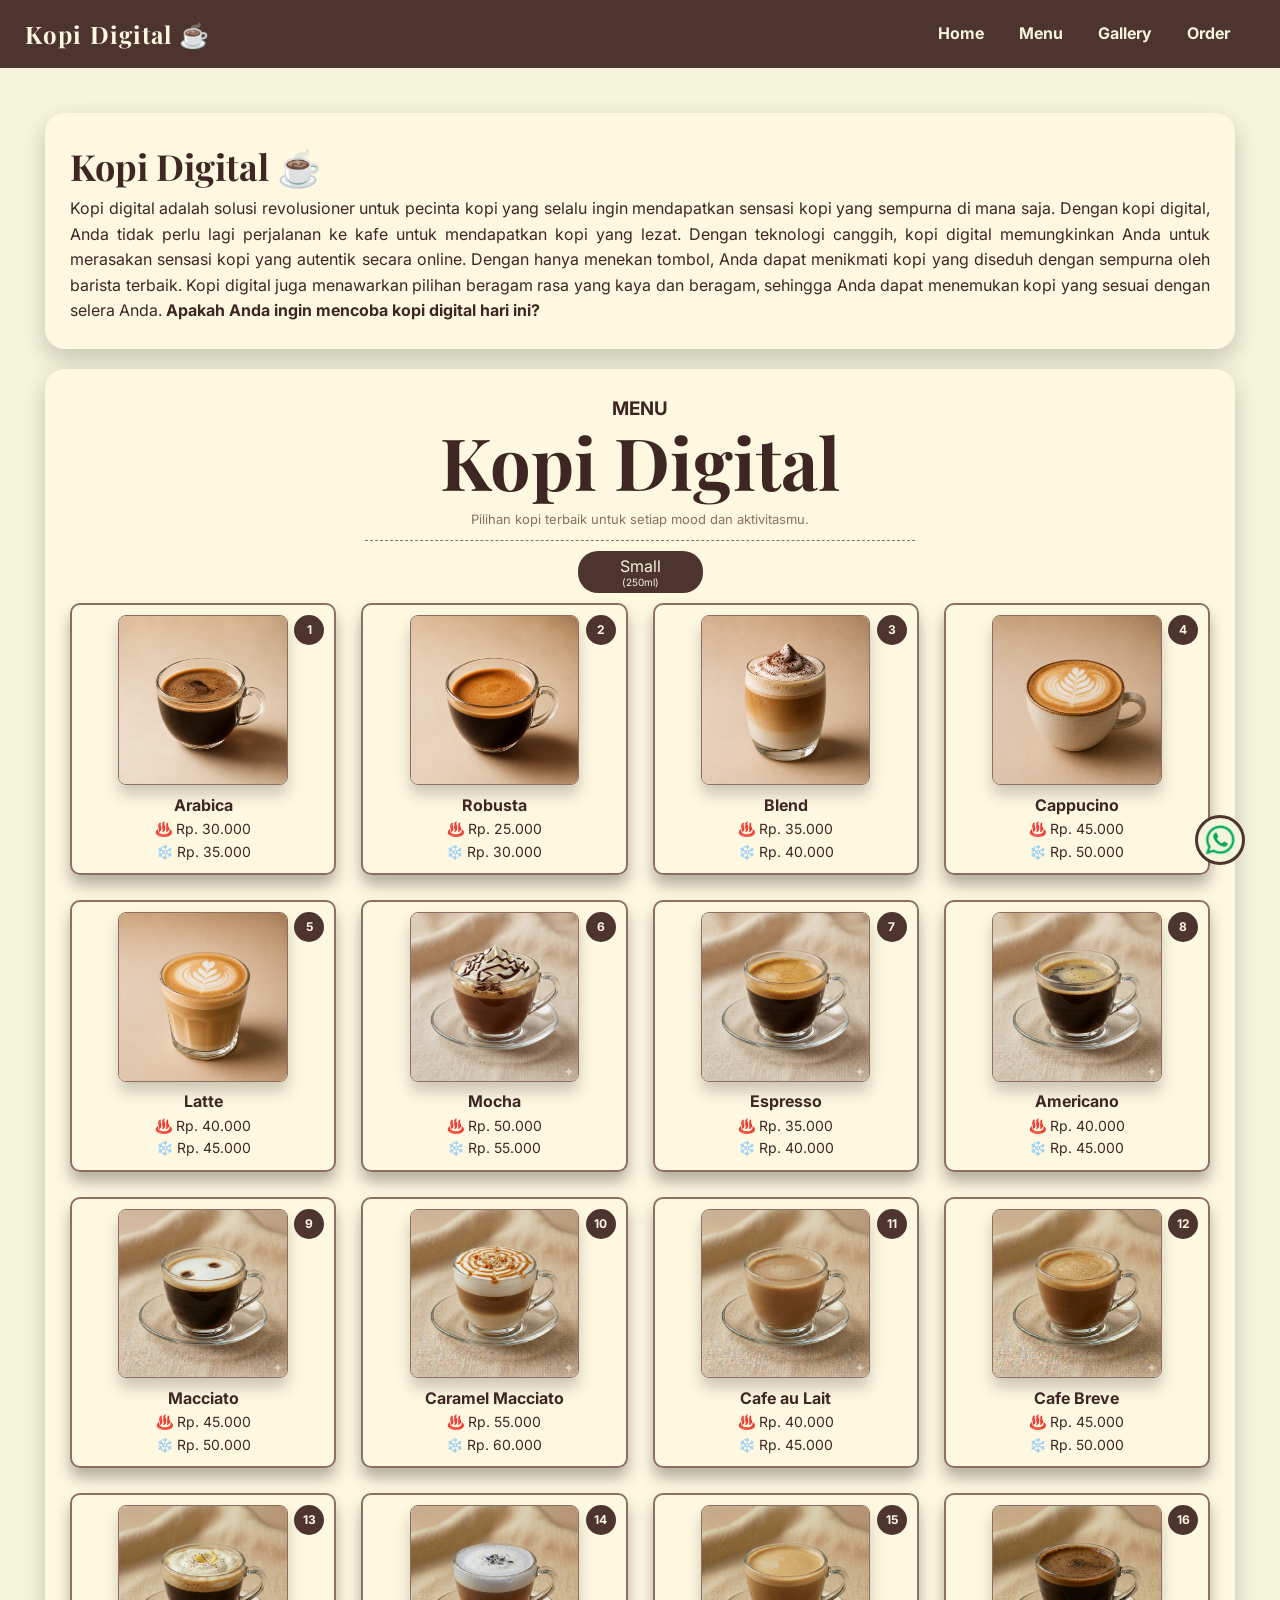
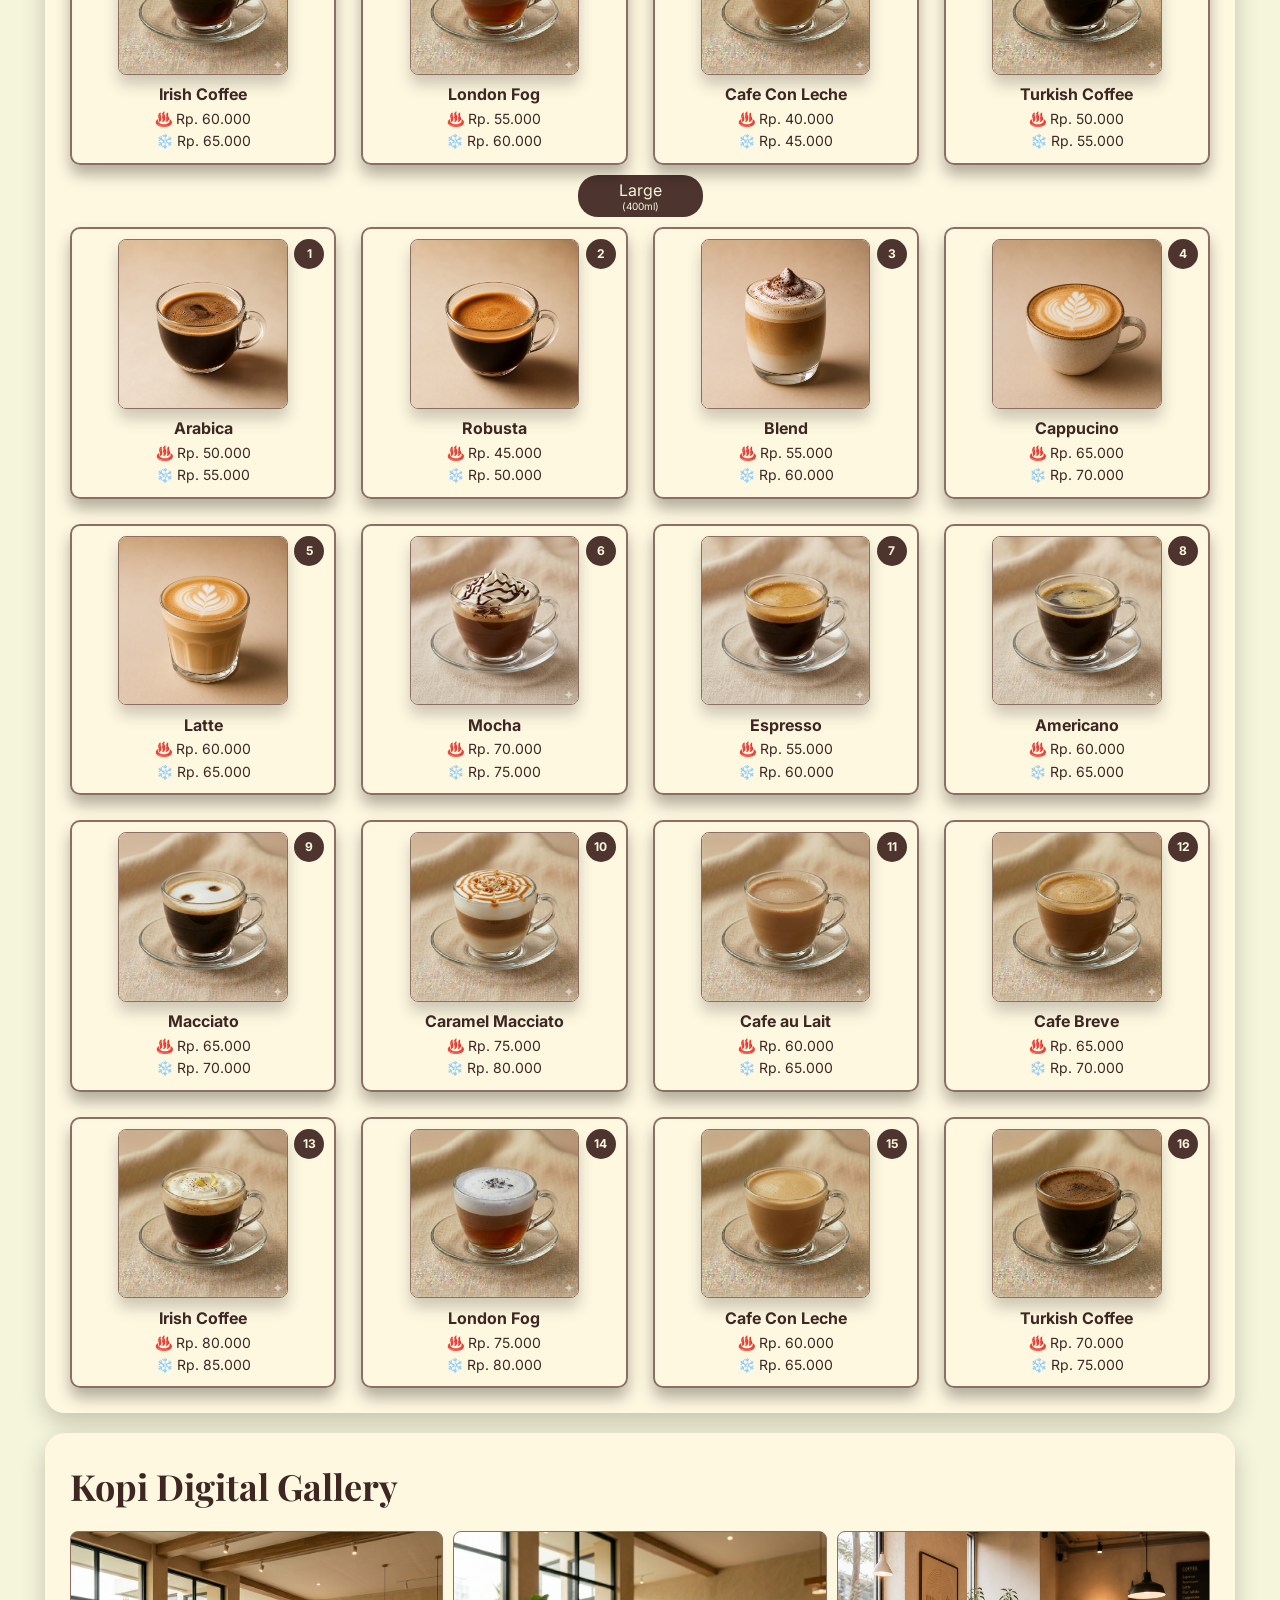
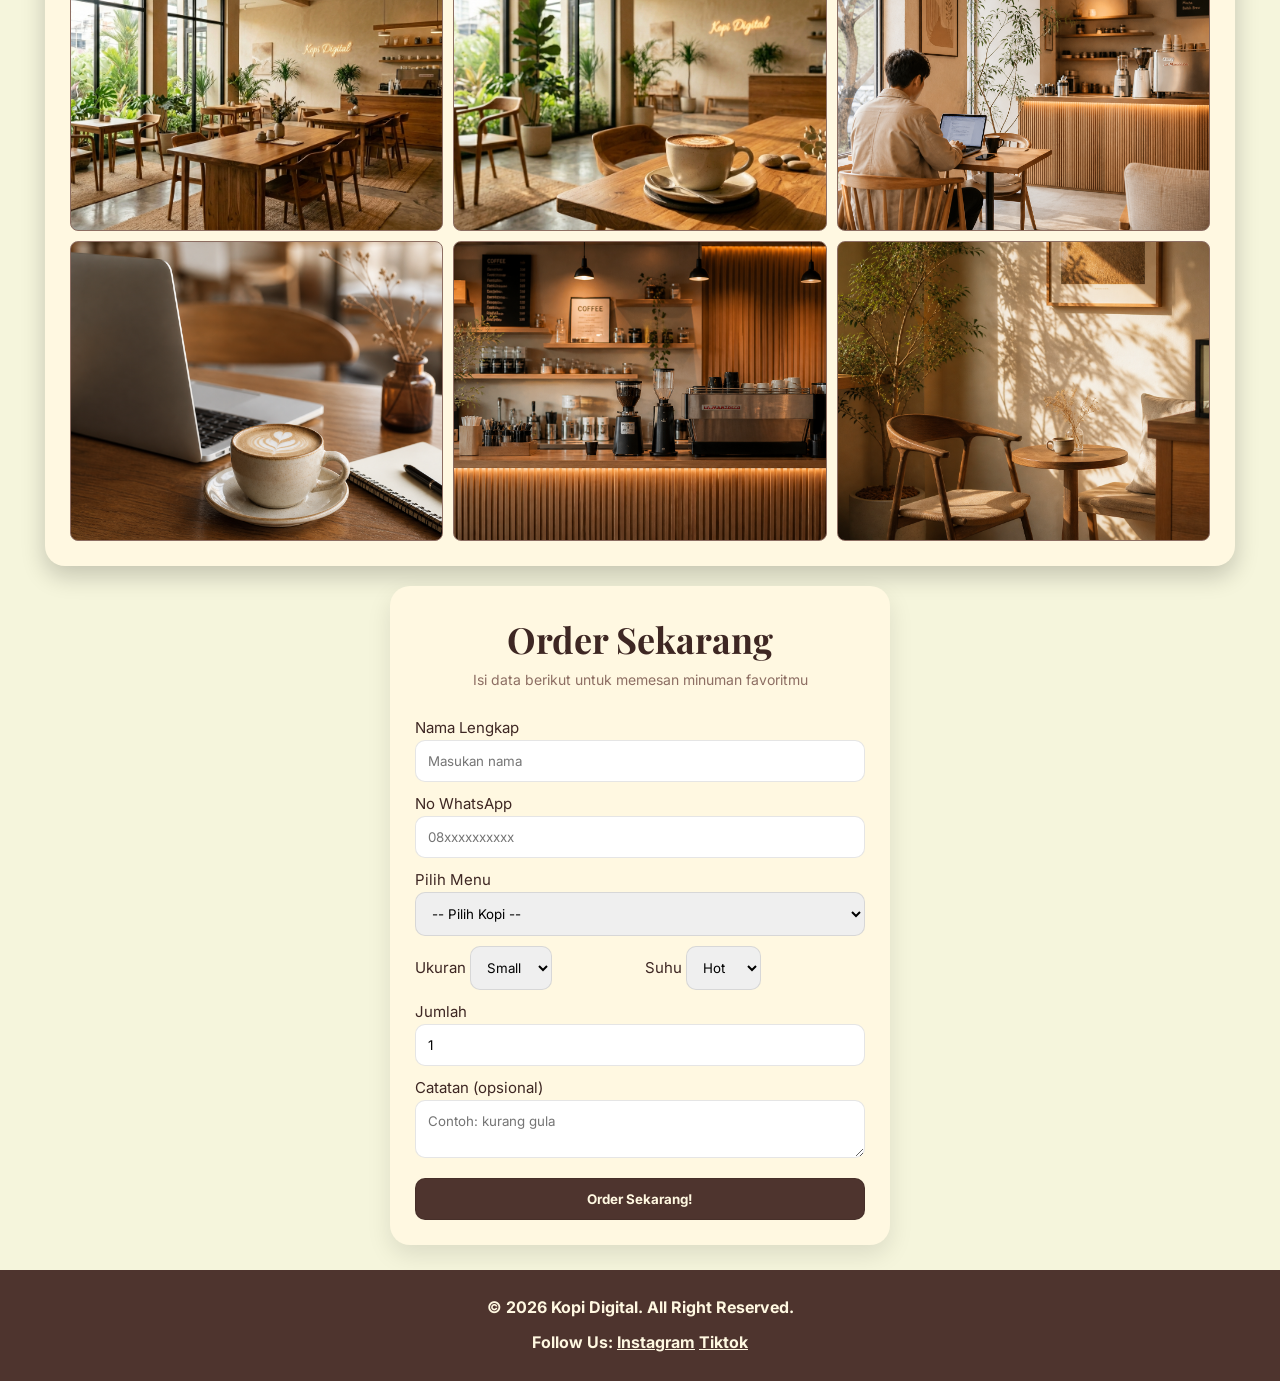
==== commit 785787fb: "ada perbaikan lagi" ====
--- a/index.html
+++ b/index.html
@@ -431,7 +431,7 @@
             <option>Latte</option>
             <option>Mocha</option>
             <option>Espresso</option>
-            <option>Espresso</option>
+            <option>Americano</option>
             <option>Macciato</option>
             <option>Caramel Macciato</option>
             <option>Cafe au Lait</option>
@@ -461,7 +461,7 @@
           </div>
 
           <label for="jumlah">Jumlah</label>
-          <input type="number" min="1" value="1" />
+          <input type="number" min="1" max="10" value="1" required />
 
           <label>Catatan (opsional)</label>
           <textarea placeholder="Contoh: kurang gula"></textarea>
--- a/css/style.css
+++ b/css/style.css
@@ -284,6 +284,7 @@
 .order-form .row {
   display: flex;
   flex-direction: row;
+  gap: 10px;
 }
 
 .order-form .row div {
